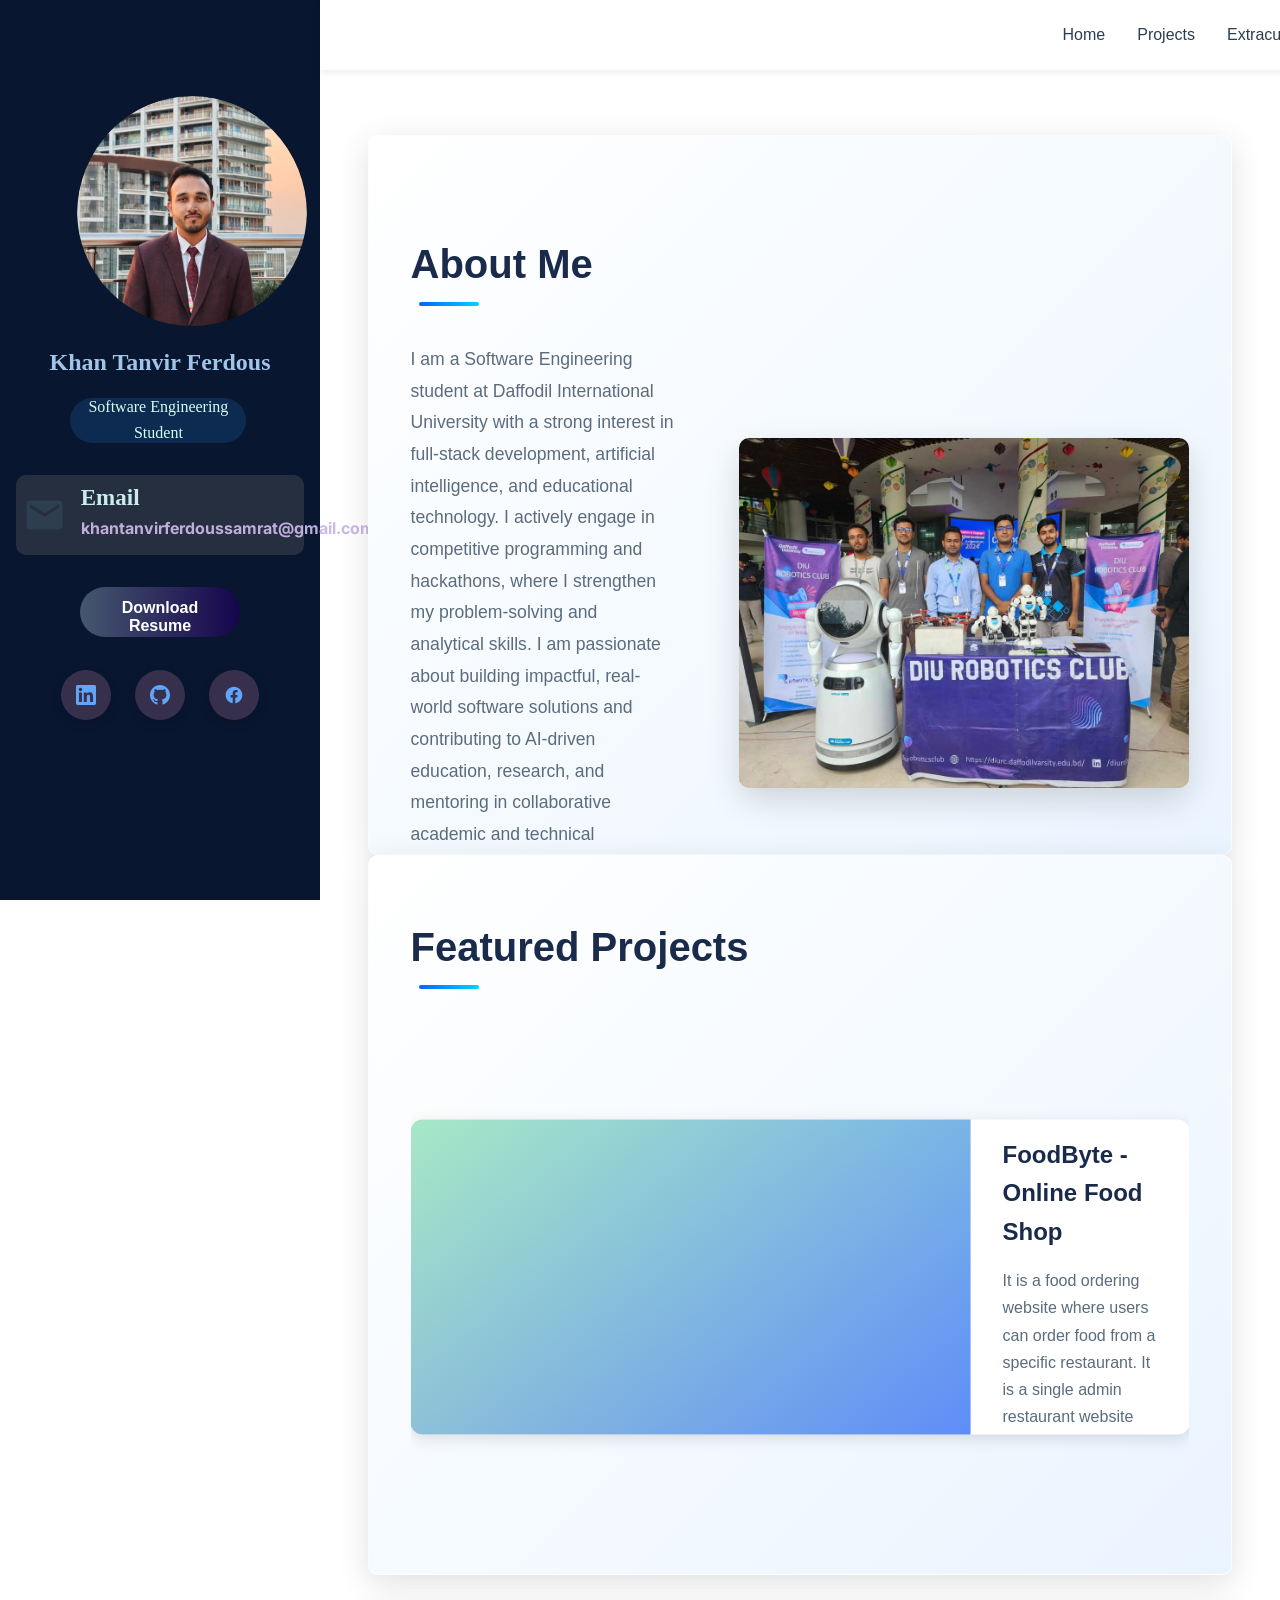
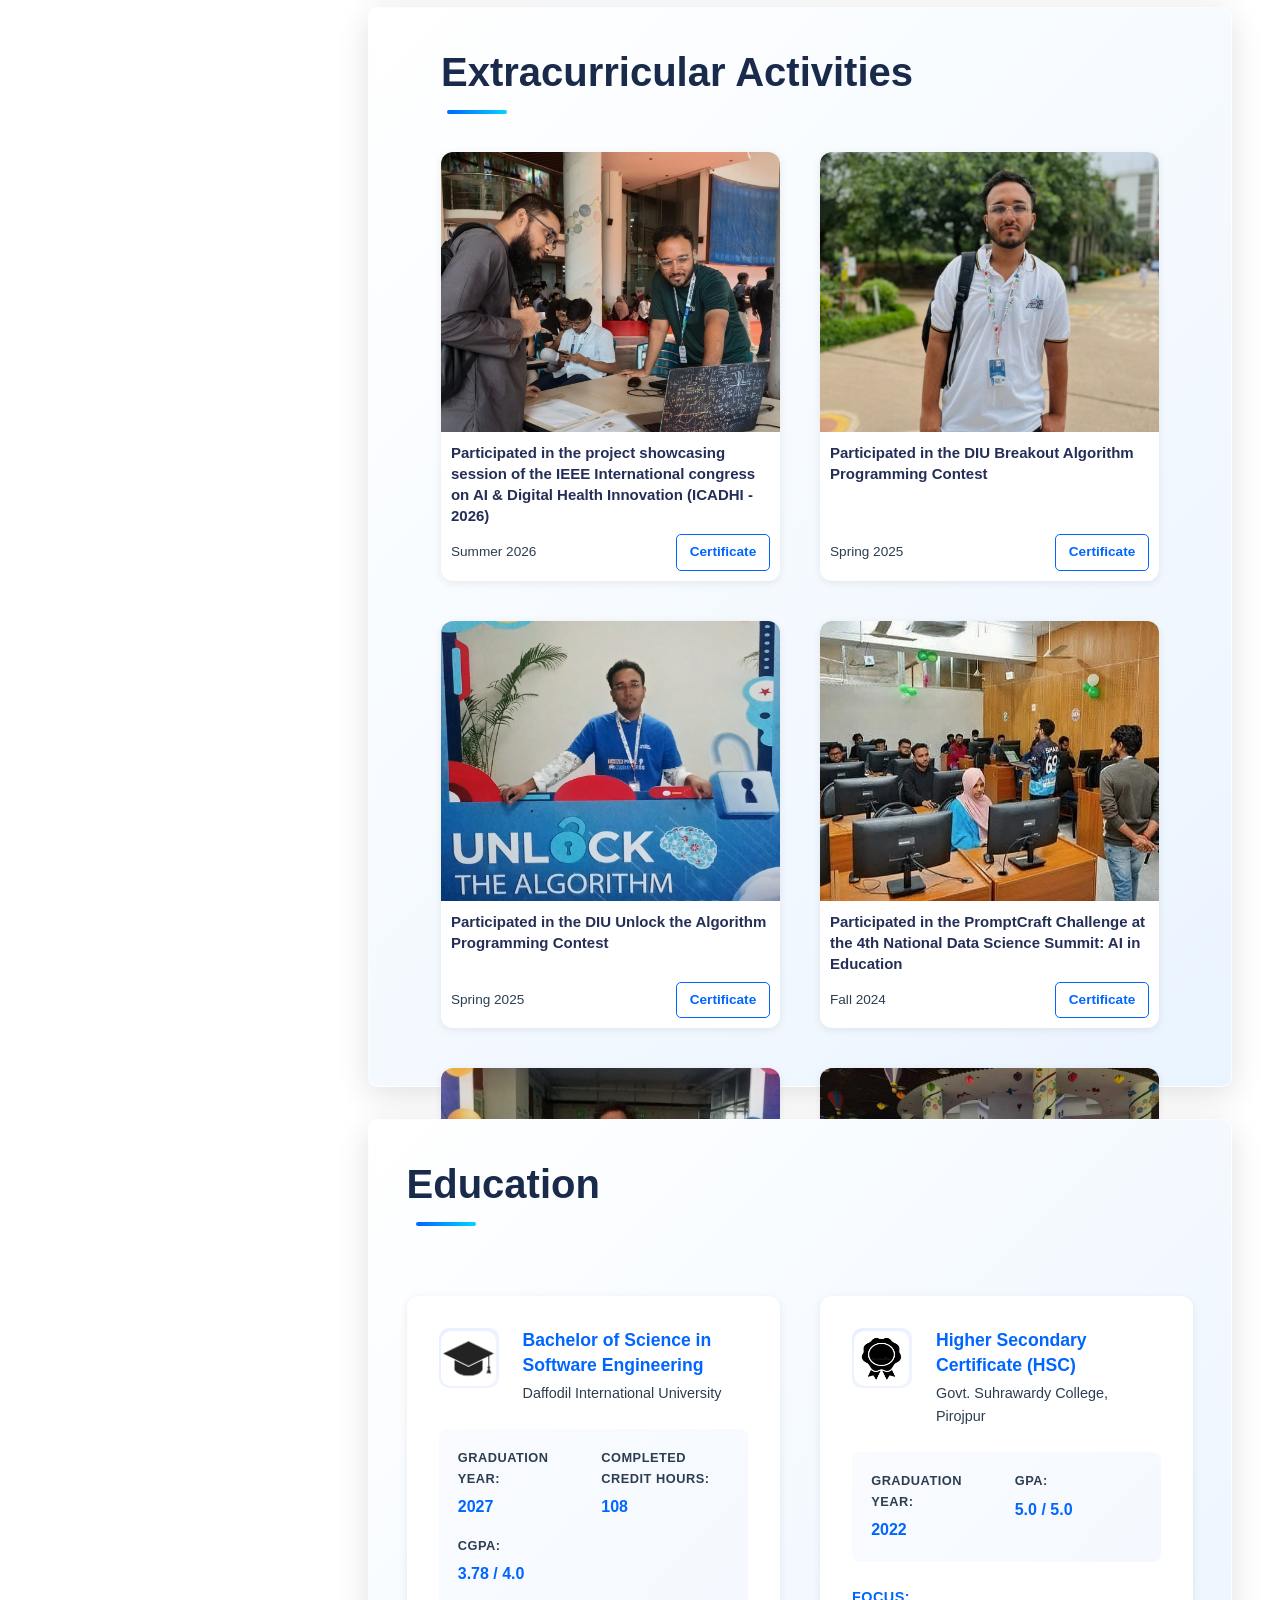
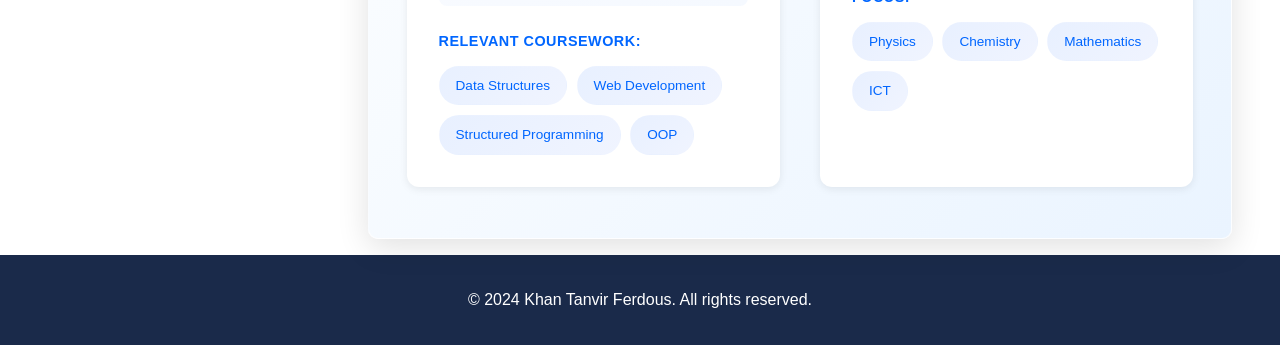
==== desktop.html @ 86671465 "download button logic changed" ====
<!DOCTYPE html>
<html lang="en">
<head>

     <meta charset="UTF-8">
    <meta name="viewport" content="width=device-width, initial-scale=1.0">
    <meta name="description" content="Professional Software Engineer Portfolio">
    
    <title>Khan Tanvir Ferdous</title>
    
    <!-- Google Fonts -->
    <link href="https://fonts.googleapis.com/css2?family=Inter:wght@400;500;600&display=swap" rel="stylesheet">
   <link rel="stylesheet" href="/cssfile/nav.css">
    <link rel="stylesheet" href="/cssfile/education.css">
    <link rel="stylesheet" href="/cssfile/extracurricular.css">
    <link rel="stylesheet" href="/cssfile/home-profile.css">
    <link rel="stylesheet" href="/cssfile/main.css">
    <link rel="stylesheet" href="/cssfile/projects.css">

</head>

<body>
    <div id="fullpart">
        
        <!-- LEFT SIDEBAR -->
        <div id="leftpart">
            <div id="profile-container">
                
                <!-- Profile Image -->
                <div id="profile-image-container">
                    <img id="profile-img" src="./assets/profile2.jpeg" alt="profile">
                </div>

                <!-- Profile Name -->
                <h1 class="name-title">Khan Tanvir Ferdous</h1>

                <!-- Designation -->
                <div id="designation-container">
                    <p id="designation-subtitle">Software Engineering Student</p>
                </div>

                <!-- Email Section -->
                <div id="email-container">
                    <div id="email-logo">
                        <svg class="email-icon" viewBox="0 0 24 24" fill="currentColor">
                            <path d="M20 4H4C2.9 4 2 4.9 2 6V18C2 19.1 2.9 20 4 20H20C21.1 20 22 19.1 22 18V6C22 4.9 21.1 4 20 4ZM20 8L12 13L4 8V6L12 11L20 6V8Z"/>
                        </svg>
                    </div>
                    <div id="email-content">
                        <h2>Email</h2>
                        <h4>
                            <a href="mailto:khantanvirferdoussamrat@gmail.com">
                                khantanvirferdoussamrat@gmail.com
                            </a>
                        </h4>
                    </div>
                </div>

                <!-- Download Resume Button -->
                <button id="downloadResumeBtndesktop" >
                    Download Resume
                </button>

                <!-- Social Links -->
                <div id="social-link">
                    
                    <!-- LinkedIn -->
                    <a 
                        href="https://www.linkedin.com/in/khan-tanvir-ferdous-86a6a3269/" 
                        class="social-icon" 
                        title="LinkedIn">
                        <svg viewBox="0 0 24 24" fill="currentColor">
                            <path d="M20.447 20.452h-3.554v-5.569c0-1.328-.027-3.037-1.852-3.037-1.853 0-2.136 1.445-2.136 2.939v5.667H9.351V9h3.414v1.561h.046c.477-.9 1.637-1.85 3.37-1.85 3.601 0 4.267 2.37 4.267 5.455v6.286zM5.337 7.433c-1.144 0-2.063-.926-2.063-2.065 0-1.138.92-2.063 2.063-2.063 1.14 0 2.064.925 2.064 2.063 0 1.139-.925 2.065-2.064 2.065zm1.782 13.019H3.555V9h3.564v11.452zM22.225 0H1.771C.792 0 0 .774 0 1.729v20.542C0 23.227.792 24 1.771 24h20.451C23.2 24 24 23.227 24 22.271V1.729C24 .774 23.2 0 22.225 0z"/>
                        </svg>
                    </a>

                    <!-- GitHub -->
                    <a 
                        href="https://github.com/tanvir1811" 
                        class="social-icon" 
                        title="GitHub">
                        <svg viewBox="0 0 24 24" fill="currentColor">
                            <path d="M12 0c-6.626 0-12 5.373-12 12 0 5.302 3.438 9.8 8.207 11.387.599.111.793-.261.793-.577v-2.234c-3.338.726-4.033-1.416-4.033-1.416-.546-1.387-1.333-1.756-1.333-1.756-1.089-.745.083-.729.083-.729 1.205.084 1.839 1.237 1.839 1.237 1.07 1.834 2.807 1.304 3.492.997.107-.775.418-1.305.762-1.604-2.665-.305-5.467-1.334-5.467-5.931 0-1.311.469-2.381 1.236-3.221-.124-.303-.535-1.524.117-3.176 0 0 1.008-.322 3.301 1.23.957-.266 1.983-.399 3.003-.404 1.02.005 2.047.138 3.006.404 2.291-1.552 3.297-1.23 3.297-1.23.653 1.653.242 2.874.118 3.176.77.84 1.235 1.911 1.235 3.221 0 4.609-2.807 5.624-5.479 5.921.43.372.823 1.102.823 2.222v3.293c0 .319.192.694.801.576 4.765-1.589 8.199-6.086 8.199-11.386 0-6.627-5.373-12-12-12z"/>
                        </svg>
                    </a>

                    <!-- Facebook -->
                    <a 
                        href="https://www.facebook.com/khan.tanvir.ferdous.samrat?rdid=jUGnUVUumhtHNJDf&share_url=https%3A%2F%2Fwww.facebook.com%2Fshare%2F1GhdAe8ytW%2F#" 
                        class="social-icon" 
                        title="Facebook">
                        <svg viewBox="0 0 24 24" fill="currentColor">
                            <path d="M22 12.07C22 6.49 17.52 2 12 2S2 6.49 2 12.07C2 17.08 5.66 21.21 10.44 22v-7.03H7.9v-2.9h2.54V9.86c0-2.5 1.49-3.89 3.77-3.89 1.09 0 2.23.2 2.23.2v2.46h-1.26c-1.24 0-1.63.77-1.63 1.56v1.87h2.78l-.44 2.9h-2.34V22C18.34 21.21 22 17.08 22 12.07z"/>
                        </svg>
                    </a>
                </div>

            </div>
        </div>

        <!-- RIGHT CONTENT AREA -->
        <div id="rightpart">
            
            <!-- NAVIGATION -->
            <nav class="navbar">
                <div class="nav-container">
                    <ul class="nav-menu" id="navMenu">
                        <li><a href="#about" class="nav-link">Home</a></li>
                        <li><a href="#projects" class="nav-link">Projects</a></li>
                        <li><a href="#extracurricular" class="nav-link">Extracurricular Activities</a></li>
                        <li><a href="#education" class="nav-link">Education</a></li>
                    </ul>
                </div>
            </nav>

            <!-- ABOUT SECTION -->
            <section class="about" id="about">
                <div class="container">
                    <h2 class="section-title">About Me</h2>
                    
                    <div class="about-content">
                        
                        <!-- About Text -->
                        <div class="about-text">
                            <p>
                                I am a Software Engineering student at Daffodil International University 
                                with a strong interest in full-stack development, artificial intelligence, 
                                and educational technology. I actively engage in competitive programming 
                                and hackathons, where I strengthen my problem-solving and analytical skills. 
                                I am passionate about building impactful, real-world software solutions and 
                                contributing to AI-driven education, research, and mentoring in collaborative 
                                academic and technical environments.
                            </p>
                        </div>

                        <!-- About Image Slider -->
                        <div class="about-image">
                            <div class="image-placeholder">
                                <div class="slider">
                                    <img src="/slide/img1.jpeg" class="slide">
                                    <img src="/slide/img2.jpeg" class="slide">
                                    <img src="/slide/img4.jpeg" class="slide">
                                    <img src="/slide/img3.jpeg" class="slide">
                                    <img src="/slide/img6.jpeg" class="slide">
                                    <img src="/slide/img5.jpeg" class="slide">
                                    <img src="/slide/img7.jpeg" class="slide">
                                    <img src="/slide/img8.jpeg" class="slide">
                                    <img src="/slide/img9.jpeg" class="slide">
                                </div>
                            </div>
                        </div>

                    </div>
                </div>
            </section>

            <!-- PROJECTS SECTION -->
            <section class="projects" id="projects">
                <div class="container">
                    <h2 class="section-title">Featured Projects</h2>
                    
                    <div class="projects-slider">
                        
                        <!-- Previous Arrow -->
                        <button class="arrow left">&#10094;</button>

                        <!-- Project Card 1: FoodByte -->
                        <div class="project-card">
                            <div class="project-image">
                                <div class="image-placeholder-project">
                                    <iframe 
                                        width="560" 
                                        height="315" 
                                        src="https://www.youtube.com/embed/AEW1ljYDlUI?si=YciIlrvZ-PVbw1VF" 
                                        title="YouTube video player" 
                                        frameborder="0" 
                                        allow="accelerometer; autoplay; clipboard-write; encrypted-media; gyroscope; picture-in-picture; web-share" 
                                        referrerpolicy="strict-origin-when-cross-origin" 
                                        allowfullscreen>
                                    </iframe>
                                </div>
                            </div>
                            <div class="project-content">
                                <h3>FoodByte - Online Food Shop</h3>
                                <p>
                                    It is a food ordering website where users can order food from a specific 
                                    restaurant. It is a single admin restaurant website designed for a specific one restaurant.
                                </p>
                                <div class="project-tech">
                                    <span>JavaScript</span>
                                    <span>Node.js</span>
                                    <span>Mysql</span>
                                    <span>ExpressJs</span>
                                </div>
                                <div class="project-links">
                                    <a href="https://github.com/tanvir1811/FoodByte-Your-Online-food-shop-.git" class="project-link">View Project on GitHub</a>
                                </div>
                            </div>
                        </div>

                        <!-- Project Card 2: DIU Token Management System -->
                        <div class="project-card">
                            <div class="project-image">
                                <iframe 
                                    width="560" 
                                    height="315" 
                                    src="https://www.youtube.com/embed/l3aJkHZYhbU?si=_5CMK5Y2vwbBhUc5" 
                                    title="YouTube video player" 
                                    frameborder="0" 
                                    allow="accelerometer; autoplay; clipboard-write; encrypted-media; gyroscope; picture-in-picture; web-share" 
                                    referrerpolicy="strict-origin-when-cross-origin" 
                                    allowfullscreen>
                                </iframe>
                            </div>
                            <div class="project-content">
                                <h3>DIU Token Management System</h3>
                                <p>
                                    I have made this project to solve the token system. It is a prototype 
                                    which can be implemented.
                                </p>
                                <div class="project-tech">
                                    <span>JavaScript</span>
                                    <span>Springboot</span>
                                    <span>Postgresql</span>
                                    <span>Angular</span>
                                </div>
                                <div class="project-links">
                                    <a href="https://github.com/tanvir1811/Token-management-Project.git" class="project-link">View Project on GitHub</a>
                                </div>
                            </div>
                        </div>

                        <!-- Next Arrow -->
                        <button class="arrow right">&#10095;</button>

                    </div>
                </div>
            </section>

            <!-- EXTRACURRICULAR ACTIVITIES SECTION -->
            <section class="extracurricular" id="extracurricular">
                <div class="container">
                    <h2 class="section-title">Extracurricular Activities</h2>
                    
                    <div class="activities-grid">

                        <!-- Activity 1: ICADHI 2026 -->
                        <div class="activity-card">
                            <div class="certificate-container">
                                <img 
                                    src="/slide/img4.jpeg" 
                                    alt="Participated in the project showcasing session of the IEEE International congress on AI & Digital Health Innovation (ICADHI -2026)." 
                                    class="certificate-image">
                            </div>
                            <div class="activity-info">
                                <h3>
                                    Participated in the project showcasing session of the IEEE 
                                    International congress on AI & Digital Health Innovation (ICADHI - 2026)
                                </h3>
                                <div id="extra-data">
                                    <p class="activity-date">Summer 2026</p>
                                    <a onclick="openme('https://drive.google.com/drive/folders/1NEAx9WpXpdKQpH4qCY6IUrsxdXr2aw16?usp=sharing' )" >Certificate</a>
                                </div>
                            </div>
                        </div>

                        <!-- Activity 2: DIU Breakout Algorithm Programming Contest -->
                        <div class="activity-card">
                            <div class="certificate-container">
                                <img 
                                    src="/slide/img8.jpeg" 
                                    alt="Participated in the DIU Breakout Algorithm Programming Contest (Spring 2025)." 
                                    class="certificate-image">
                            </div>
                            <div class="activity-info">
                                <h3>Participated in the DIU Breakout Algorithm Programming Contest</h3>
                                <div id="extra-data">
                                    <p class="activity-date">Spring 2025</p>
                                    <a onclick="openme('https://drive.google.com/drive/folders/1llkfXi-VTgfcDcRg2CLD2k0v3Nku53dE?usp=drive_link' )">Certificate</a>
                                </div>
                            </div>
                        </div>

                        <!-- Activity 3: DIU Unlock the Algorithm Programming Contest -->
                        <div class="activity-card">
                            <div class="certificate-container">
                                <img 
                                    src="/slide/img7.jpeg" 
                                    alt="Participated in the DIU Unlock the Algorithm Programming Contest" 
                                    class="certificate-image">
                            </div>
                            <div class="activity-info">
                                <h3>Participated in the DIU Unlock the Algorithm Programming Contest</h3>
                                <div id="extra-data">
                                    <p class="activity-date">Spring 2025</p>
                                    <a onclick="openme('https://drive.google.com/drive/folders/1e4U6Trs_4qMES1USOspOaQN3Jhd0RWwK?usp=drive_link' )">Certificate</a>
                                </div>
                            </div>
                        </div>

                        <!-- Activity 4: PromptCraft Challenge -->
                        <div class="activity-card">
                            <div class="certificate-container">
                                <img 
                                    src="/slide/img6.jpeg" 
                                    alt="Participated in the PromptCraft Challenge (Prompt Engineering Track) at the 4th National Data Science Summit: AI in Education" 
                                    class="certificate-image">
                            </div>
                            <div class="activity-info">
                                <h3>
                                    Participated in the PromptCraft Challenge at the 4th National Data Science 
                                    Summit: AI in Education
                                </h3>
                                <div id="extra-data">
                                    <p class="activity-date">Fall 2024</p>
                                    <a onclick="openme('https://drive.google.com/drive/folders/1yYMXuE7F3q1YCkcuzMGPLxrGX-Dm4Wxq?usp=drive_link' )">Certificate</a>
                                </div>
                            </div>
                        </div>

                        <!-- Activity 5: DIU Code Trap Programming Contest -->
                        <div class="activity-card">
                            <div class="certificate-container">
                                <img 
                                    src="/slide/img9.jpeg" 
                                    alt="DIU Code Trap Programming Contest (Fall 2023)" 
                                    class="certificate-image">
                            </div>
                            <div class="activity-info">
                                <h3>Participated in the DIU Code Trap Programming Contest</h3>
                                <div id="extra-data">
                                    <p class="activity-date">Fall 2023</p>
                                    <a onclick="openme('https://drive.google.com/drive/folders/1PWL66o63k4ZMp_ZJrcKHYxQyoIyvIeil?usp=drive_link' )">Certificate</a>
                                </div>
                            </div>
                        </div>

                        <!-- Activity 6: DIU Robotics Club -->
                        <div class="activity-card">
                            <div class="certificate-container">
                                <img 
                                    src="/slide/img1.jpeg" 
                                    alt="Served as an Executive Member and Lead Executive of the DIU Robotics Club" 
                                    class="certificate-image">
                            </div>
                            <div class="activity-info">
                                <h3>Served as an Executive Member and Lead Executive of the DIU Robotics Club</h3>
                                <div id="extra-data">
                                    <p class="activity-date">2024-2026</p>
                                    <a href="hey">Certificate</a>
                                </div>
                            </div>
                        </div>

                    </div>
                </div>
            </section>

            <!-- EDUCATION SECTION -->
            <section class="education" id="education">
                <div class="container">
                    <h2 class="section-title">Education</h2>
                    
                    <div class="education-grid">

                        <!-- Education Card 1: Bachelor's Degree -->
                        <div class="education-card">
                            <div class="education-header">
                                <div class="degree-icon">
                                    <img src="/logoimages/cap.png" alt="Bachelor's degree icon">
                                </div>
                                <div class="degree-info">
                                    <h3>Bachelor of Science in Software Engineering</h3>
                                    <p class="institution">Daffodil International University</p>
                                </div>
                            </div>

                            <div class="education-details">
                                <div class="detail-item">
                                    <span class="detail-label">Graduation Year:</span>
                                    <span class="detail-value">2027</span>
                                </div>
                                <div class="detail-item">
                                    <span class="detail-label">Completed Credit Hours:</span>
                                    <span class="detail-value">108</span>
                                </div>
                                <div class="detail-item">
                                    <span class="detail-label">CGPA:</span>
                                    <span class="detail-value">3.78 / 4.0</span>
                                </div>
                            </div>

                            <div class="coursework">
                                <p class="coursework-title">Relevant Coursework:</p>
                                <div class="coursework-list">
                                    <span class="course-tag">Data Structures</span>
                                    <span class="course-tag">Web Development</span>
                                    <span class="course-tag">Structured Programming</span>
                                    <span class="course-tag">OOP</span>
                                </div>
                            </div>
                        </div>

                        <!-- Education Card 2: HSC -->
                        <div class="education-card">
                            <div class="education-header">
                                <div class="degree-icon">
                                    <img src="/logoimages/badge.png" alt="HSC degree icon">
                                </div>
                                <div class="degree-info">
                                    <h3>Higher Secondary Certificate (HSC)</h3>
                                    <p class="institution">Govt. Suhrawardy College, Pirojpur</p>
                                </div>
                            </div>

                            <div class="education-details">
                                <div class="detail-item">
                                    <span class="detail-label">Graduation Year:</span>
                                    <span class="detail-value">2022</span>
                                </div>
                                <div class="detail-item">
                                    <span class="detail-label">GPA:</span>
                                    <span class="detail-value">5.0 / 5.0</span>
                                </div>
                            </div>

                            <div class="coursework">
                                <p class="coursework-title">Focus:</p>
                                <div class="coursework-list">
                                    <span class="course-tag">Physics</span>
                                    <span class="course-tag">Chemistry</span>
                                    <span class="course-tag">Mathematics</span>
                                    <span class="course-tag">ICT</span>
                                </div>
                            </div>
                        </div>

                    </div>
                </div>
            </section>

        </div>
    </div>

 
    <footer class="footer">
        <p>&copy; 2024 Khan Tanvir Ferdous. All rights reserved.</p>
    </footer>

    <script src="/jsfile/script.js"></script>
    <script src="/jsfile/home_profile.js"></script>
    <script src="/jsfile/project.js"></script>
    <script src="/jsfile/Home.js"></script>
  

</body>
</html>
---- cssfile/nav.css ----
.navbar {
    position: fixed;
    top: 0;
    width: 100%;
    background-color: rgba(255, 255, 255, 0.95);
    backdrop-filter: blur(10px);
    box-shadow: var(--shadow-sm);
    z-index: 1000;
    transition: var(--transition);
}

.nav-container {
    max-width: 1200px;
    margin-right: 5%;
    padding: 0 20px;
    display: flex;
    justify-content: right;
    align-items: center;
    height: 70px;
}



.nav-menu {
    display: flex;
    list-style: none;
    gap: 2rem;
    align-self: center;
}

.nav-link {
    text-decoration: none;
    color: var(--text-dark);
    font-weight: 500;
    position: relative;
    transition: var(--transition);
}

.nav-link::after {
    content: '';
    position: absolute;
    bottom: -5px;
    left: 0;
    width: 0;
    height: 2px;
    background-color: var(--primary-color);
    transition: var(--transition);
}

.nav-link:hover::after,
.nav-link.active::after {
    width: 100%;
}
---- cssfile/education.css ----
.education {
    background: linear-gradient(135deg, #ffffff 0%, #f7fbff 40%, #eaf4ff 100%);
    width: 90%;
    height: 80vh;
    margin: 1rem auto;
    border-radius: 10px;
    border: 1px solid rgba(255, 255, 255, 0.7);
    backdrop-filter: blur(15px);
    -webkit-backdrop-filter: blur(15px);
    box-shadow: 0 8px 32px rgba(0, 0, 0, 0.12);
    padding: 0;
}

.education .container {
    padding: 2rem 1rem;
}

.education-grid {
    display: grid;
    grid-template-columns: repeat(auto-fit, minmax(350px, 1fr));
    gap: 2.5rem;
    margin-top: 2rem;
}

.education-card {
    background-color: var(--bg-white);
    padding: 2rem;
    border-radius: 12px;
    box-shadow: var(--shadow-sm);
    transition: var(--transition);
    display: flex;
    flex-direction: column;
    gap: 1.5rem;
}

.education-card:hover {
    box-shadow: var(--shadow-lg);
    transform: translateY(-5px);
}

/* Education Header */
.education-header {
    display: flex;
    gap: 1.5rem;
    align-items: flex-start;
}

.degree-icon {
    width: 60px;
    height: 60px;
    min-width: 60px;
    background: linear-gradient(135deg, #e8f0ff 0%, #f0f4ff 100%);
    border-radius: 10px;
    display: flex;
    align-items: center;
    justify-content: center;
    color: var(--primary-color);
}

.degree-icon img{
    width: 55px;
    height: 55px;
    border-radius: 10px;
}

.degree-icon svg {
    width: 32px;
    height: 32px;
}

.degree-info h3 {
    color: var(--primary-color);
    font-size: 1.1rem;
    margin: 0 0 0.3rem 0;
    font-weight: 700;
    line-height: 1.4;
}

.institution {
    color: var(--text-secondary);
    font-size: 0.9rem;
    margin: 0;
    font-weight: 500;
}

/* Education Details */
.education-details {
    display: grid;
    grid-template-columns: repeat(2, 1fr);
    gap: 1rem;
    padding: 1.2rem;
    background: linear-gradient(135deg, #f9fbff 0%, #f5f9ff 100%);
    border-radius: 8px;
}

.detail-item {
    display: flex;
    flex-direction: column;
    gap: 0.3rem;
}

.detail-label {
    color: var(--text-secondary);
    font-size: 0.8rem;
    font-weight: 600;
    text-transform: uppercase;
    letter-spacing: 0.5px;
}

.detail-value {
    color: var(--primary-color);
    font-size: 1rem;
    font-weight: 700;
}

/* Coursework */
.coursework {
    display: flex;
    flex-direction: column;
    gap: 0.8rem;
}

.coursework-title {
    color: var(--primary-color);
    font-size: 0.9rem;
    font-weight: 600;
    margin: 0;
    text-transform: uppercase;
    letter-spacing: 0.5px;
}

.coursework-list {
    display: flex;
    flex-wrap: wrap;
    gap: 0.6rem;
}

.course-tag {
    display: inline-block;
    background: linear-gradient(135deg, #e8f0ff 0%, #f0f4ff 100%);
    color: var(--primary-color);
    padding: 0.5rem 1rem;
    border-radius: 20px;
    font-size: 0.85rem;
    font-weight: 500;
    transition: var(--transition);
    border: 1px solid transparent;
}

.course-tag:hover {
    background: var(--primary-color);
    color: white;
    transform: scale(1.05);
}
---- cssfile/extracurricular.css ----
.extracurricular {
    padding: 2rem;
    background: linear-gradient(135deg, #ffffff 0%, #f7fbff 40%, #eaf4ff 100%);
    width: 90%;
    height: 120vh;
    margin: 2rem auto;
    border-radius: 10px;
    border: 1px solid rgba(255, 255, 255, 0.7);
    backdrop-filter: blur(15px);
    -webkit-backdrop-filter: blur(15px);
    box-shadow: 0 8px 32px rgba(0, 0, 0, 0.12);
}

.activities-grid {
    display: grid;
    grid-template-columns: repeat(auto-fill, minmax(300px, 1fr));
    gap: 2.5rem;
}

.activity-card {
    background-color: var(--bg-white);
    border-radius: 12px;
    overflow: hidden;
    box-shadow: var(--shadow-sm);
    transition: var(--transition);
    display: flex;
    flex-direction: column;
}

.activity-card:hover {
    box-shadow: var(--shadow-lg);
    transform: translateY(-8px);
}

/* Certificate Container */
.certificate-container {
    width: 100%;
    height: 280px;
    background: linear-gradient(135deg, #f0f4ff 0%, #e8f0ff 100%);
    display: flex;
    align-items: center;
    justify-content: center;
    overflow: hidden;
    position: relative;
}

.certificate-image {
    width: 100%;
    height: 100%;
    object-fit: cover;
    transition: transform 0.3s ease;
}

.activity-card:hover .certificate-image {
    transform: scale(1.05);
}

/* Placeholder for No Certificate */
.certificate-container.placeholder {
    background: linear-gradient(135deg, #e8ecf5 0%, #dce5f0 100%);
}

.placeholder-content {
    display: flex;
    flex-direction: column;
    align-items: center;
    justify-content: center;
    gap: 1rem;
    color: var(--primary-color);
    opacity: 0.6;
}

.placeholder-icon {
    width: 60px;
    height: 60px;
    stroke-width: 1.5;
}

.placeholder-text {
    font-size: 0.95rem;
    font-weight: 500;
    text-align: center;
    margin: 0;
}



#extra-data {
    display: flex;
    justify-content: space-between;
    align-items: center;
    gap: 1rem;
}

.activity-date {
    color: var(--text-secondary);
    font-size: 0.85rem;
    margin: 0;
    font-weight: 500;
}

#extra-data a {
    color: var(--primary-color);
    text-decoration: none;
    font-weight: 600;
    font-size: 0.85rem;
    padding: 0.4rem 0.8rem;
    border: 1px solid var(--primary-color);
    border-radius: 5px;
    transition: all 0.3s ease;
}

#extra-data a:hover {
    background-color: var(--primary-color);
    color: white;
}



/* Activity Info */
.activity-info {
    padding: 10px;
    flex-grow: 1;
    display: flex;
    flex-direction: column;
    justify-content: space-between;
}


.activity-info h3 {
    color:rgb(37, 46, 87);
    font-size: 15px;
    margin: 0 0 0.5rem 0;
    font-weight: 700;
    line-height: 1.4;
}
---- cssfile/home-profile.css ----
#profile-container{
     position: fixed;
     background-color: #091630;

     height: 100vh;
     width: 25%;
}



#profile-image-container{
    height: auto;
    width: 230px;
    border-radius: 50%;
    margin-left: 24%;
    margin-right: 24%;
    margin-top: 30%;
     overflow: hidden;
     margin-bottom: 3%;

}

#profile-img{
    width: 100%;
     border-radius: 50%;
    height: 100%;
    object-fit: cover;
    transition: transform 0.3s ease;
}

#profile-img:hover{
     transform: scale(1.1);

}

.name-title {
    font-size: 1.5rem;
    font-weight: 800;
    color:#a1c5e9;
    margin-bottom: 1rem;
    text-align: center;
    font-family:'Times New Roman', Times, serif;
   
    
}


#designation-container{
    width: 55%;
    height: 5%;
    margin-left: 22%;
    margin-right: 22%;
    display: flex;
    justify-content: center;
    align-items: center;
    text-align: center;
    border-radius: 50px;
    background-color: rgb(13, 42, 80);
}

#designation-subtitle{
    color: #d4fded;
    font-family: 'Times New Roman', Times, serif;
    font-size: 1rem;
}


#email-container{
    width: 90%;
    height: 80px;
    border-radius: 10px;
    background-color: rgb(37, 47, 63);
    margin-left: 5%;
    margin-right: 5%;
    margin-top: 10%;
    display: flex;
    align-items: center;
    justify-content: center;
    
}

#email-logo{
    width: 15%;
    height: 50px;
    background-color: transparent;
    border-radius: 10px;
    margin-right: 5%;
}

#email-logo svg{
    height: 50px;
    width: 100%;
    padding: 0px;
}

#email-content{
    height: 70px;
    width: 75%;
    border-radius: 10px;
    
}

#email-content h2{
    font-size: 23px;
    font-family: Georgia, 'Times New Roman', Times, serif;
    color: #c9ecec;

}

#email-content a{
    font-size: 16px;
    font-family: 'Inter', sans-serif;
     color: #cab4e7f1;
     text-decoration: none;

}

#downloadResumeBtndesktop{
    justify-content: center;
    align-items: center;
    height: 50px;
    width: 50%;
    margin-left: 25%;
    margin-right: 25%;
    margin-top: 10%;
   display: inline-block;
    padding: 12px 28px;
    border-radius: 30px;
    background: linear-gradient(90deg, #45576e, #17054e);
    color: white;
    font-size: 16px;
    font-weight: 600;
    text-decoration: none;
    border: none;
    cursor: pointer;
    transition: all 0.3s ease;
}

#downloadResumeBtndesktop:hover{
    transform: translateY(-3px);
    box-shadow: 0 10px 25px rgba(80, 96, 114, 0.4);
}


#social-link{
    margin-top: 10%;
    display: flex;
    gap: 1.5rem;
    justify-content: center;
    flex-wrap: wrap;
}

.social-icon {
    width: 50px;
    height: 50px;
    border-radius: 50%;
    background-color:#37304d;
    display: flex;
    align-items: center;
    justify-content: center;
    color: #60A5FA;
    text-decoration: none;
    transition: all 0.3s ease;
    box-shadow: 0 4px 10px rgba(0, 0, 0, 0.15);
}

.social-icon:hover {
    background-color: #60A5FA;
    color: white;
    transform: scale(1.15) translateY(-5px);
}

.social-icon svg {
    width: 20px;
    height: 20px;
}

.about {
    padding: 6rem 0;
    background: linear-gradient(135deg, #ffffff 0%, #f7fbff 40%, #eaf4ff 100%);
    height: 80vh;
    width: 90%;
    margin-top: 15vh;
    margin-bottom: 0vh;
    margin-left: 5%;
    margin-right: 5%;
    border-radius: 10px;

    border: 1px solid rgba(255, 255, 255, 0.7);
    backdrop-filter: blur(15px);
    -webkit-backdrop-filter: blur(15px);

    box-shadow: 0 8px 32px rgba(0, 0, 0, 0.12);
}

.about-content {
    display: grid;
    grid-template-columns: 1fr 1fr;
    gap: 4rem;
    align-items: center;
}

.about-text p {
    font-size: 1.1rem;
    color: var(--text-light);
    margin-bottom: 1 rem;
    line-height: 1.8;
}



.about-image {
    display: flex;
    justify-content: center;
    align-items: center;
}

.image-placeholder {
    width: 450px;
    height: 350px;
    background: linear-gradient(135deg, #e8f0ff 0%, #f5f6fa 100%);
    border-radius: 20px;
    display: flex;
    align-items: center;
    justify-content: center;
    box-shadow: var(--shadow-lg);
    transition: var(--transition);
}

.image-placeholder:hover {
    transform: scale(1.05);
}

.image-placeholder svg {
    width: 100%;
    height: 100%;
}



.slider {
    width:  450px;
    height: 350px;
    overflow: hidden;
    position: relative;
}

.slide {
    position: absolute;
    border-radius: 10px;
    width: 100%;
    height: 100%;
    object-fit: cover;
    opacity: 0;
    transition: all 1s ease;
}

.slide.active {
    opacity: 1;
    width: 100%;
    height: 100%;
}
---- cssfile/main.css ----
:root {
    --primary-color: #0066ff;
    --secondary-color: #1a2a4a;
    --accent-color: #00d4ff;
    --text-dark: #2c3e50;
    --text-light: #5a6c7d;
    --bg-light: #f5f6fa;
    --bg-white: #ffffff;
    --border-color: #e0e4e8;
    --success-color: #10b981;
    --warning-color: #f59e0b;
    
    --transition: all 0.3s ease;
    --shadow-sm: 0 2px 8px rgba(0, 0, 0, 0.08);
    --shadow-md: 0 4px 16px rgba(0, 0, 0, 0.12);
    --shadow-lg: 0 12px 32px rgba(0, 0, 0, 0.15);
}

* {
    margin: 0;
    padding: 0;
    box-sizing: border-box;
}

html {
    scroll-behavior: smooth;
}

body {
    font-family: 'Segoe UI', Tahoma, Geneva, Verdana, sans-serif;
    color: var(--text-dark);
    background-color: var(--bg-white);
    line-height: 1.6;
    overflow-x: hidden;
}


#fullpart{
    display: flex;
    height: auto;
    width: 100%;
    
}


#leftpart{
    margin-top: 0px;
    margin-left: 0px;
    height: 100vh;
    overflow: hidden;
    margin-right: 0px;
  
    width: 25%;
   
 
}


#rightpart{
    width: 75%;
}

section {
    opacity: 0;
    transition: all 0.8s cubic-bezier(0.25, 0.46, 0.45, 0.94);
    will-change: transform, opacity;
}

section.show {
    opacity: 1;
    transform: translateY(0);
}

section.hide-up {
    opacity: 0;
    transform: translateY(-80px);
}

section.hide-down {
    opacity: 0;
    transform: translateY(80px);
}

.container {
    width: 95%;
    height: 600px;
    margin: 0 auto;
    padding: 0 20px;
    
}


.section-title {
    font-size: 2.5rem;
    font-weight: 700;
    color: var(--secondary-color);
    text-align: left;
    margin-bottom: 3rem;
    position: relative;
    display: inline-block;
    width: 100%;
}

.section-title::after {
    content: '';
    position: absolute;
    bottom: -10px;
    left: 5%;
    transform: translateX(-50%);
    width: 60px;
    height: 4px;
    background: linear-gradient(90deg, var(--primary-color), var(--accent-color));
    border-radius: 2px;
}

.footer {
    background-color: var(--secondary-color);
    color: white;
    text-align: center;
    padding: 2rem;
}

.footer p {
    margin: 0;
}
---- cssfile/projects.css ----
.projects {
    padding: 6rem 0;
    background: linear-gradient(135deg, #ffffff 0%, #f7fbff 40%, #eaf4ff 100%);
    height: 80vh;
    width: 90%;
    margin-top: 0;
    margin-left: 5%;
    margin-right: 5%;
    border-radius: 10px;
    border: 1px solid rgba(255, 255, 255, 0.7);
    backdrop-filter: blur(15px);
    -webkit-backdrop-filter: blur(15px);
    box-shadow: 0 8px 32px rgba(0, 0, 0, 0.12);
    display: flex;
    flex-direction: column;
    justify-content: center;
}

.projects-slider {
    position: relative;
    width: 100%;
    height: 500px;
   overflow: hidden;
    display: flex;
    align-items: center;
    justify-content: center;
    gap: 60rem;
}

.projects-slider button {
    height: 50px;
    width: 50px;
    background-color: rgba(255, 255, 255, 0.8);
    border: 2px solid var(--primary-color);
    color: var(--primary-color);
    cursor: pointer;
    border-radius: 50%;
    font-size: 1.5rem;
    display: flex;
    align-items: center;
    justify-content: center;
    transition: all 0.3s ease;
    flex-shrink: 0;
    z-index: 10;
}

.projects-slider button:hover {
    background-color: var(--primary-color);
    color: white;
    transform: scale(1.1);
}

.projects-slider button:active {
    transform: scale(0.95);
}

.arrow.left {
    margin-left: 5%;
    order: -1;
}

.arrow.right {
    margin-right: 5%;
}

.project-card {
    position: absolute;
    top: 50%;
    left: 50%;
    transform: translateX(100%) translateY(-50%);
    width: 100%;
    
    height: 315px;
    
    opacity: 0;
    transition: transform 0.6s cubic-bezier(0.68, -0.55, 0.265, 1.55), opacity 0.6s ease;
    
    background-color: var(--bg-white);
    border-radius: 12px;
    box-shadow: var(--shadow-md);
    
    display: flex;
    flex-direction: row;
}

/* Card coming in from right (next) */
.project-card.active {
    opacity: 1;
    transform: translateX(-50%) translateY(-50%);
    z-index: 2;
}

/* Card going out to left (when next is shown) */
.project-card.prev {
    transform: translateX(-150%) translateY(-50%);
    opacity: 0;
}

/* Card going out to right (when prev is shown) */
.project-card.next {
    transform: translateX(50%) translateY(-50%);
    opacity: 0;
}

.project-card.active:hover {
     transform: translateX(-50%) translateY(-50%) scale(1.03);
    
}

.project-image {
    width: 560px;
    height: 315px;
    background: linear-gradient(135deg, #bff5bd 0%, #6c88f7 100%);
    display: flex;
    align-items: center;
    justify-content: center;
    overflow: hidden;
    position: relative;
    border-radius: 12px 0 0 12px;
    flex-shrink: 0;
}

.image-placeholder-project {
    width: 100%;
    height: 100%;
    background: linear-gradient(45deg, #0066ff20, #00d4ff20);
    display: flex;
    align-items: center;
    justify-content: center;
    font-size: 3rem;
    color: rgba(255, 255, 255, 0.3);
}

.project-content {
    padding: 1rem 2rem;
    flex-grow: 1;
    display: flex;
    flex-direction: column;
    overflow-y: auto;
}

.project-content h3 {
    color: var(--secondary-color);
    font-size: 1.5rem;
    margin-bottom: 1rem;
    font-weight: 700;
}

.project-content p {
    color: var(--text-light);
    margin-bottom: 1.5rem;
    flex-grow: 1;
    line-height: 1.7;
    font-size: 1rem;
}

.project-tech {
    display: flex;
    flex-wrap: wrap;
    gap: 0.8rem;
    margin-bottom: 1.5rem;
}

.project-tech span {
    background-color: var(--bg-light);
    color: var(--primary-color);
    padding: 0.5rem 1rem;
    border-radius: 6px;
    font-size: 0.85rem;
    font-weight: 600;
}

.project-links {
    display: flex;
    gap: 1rem;
}

.project-link {
    flex: 1;
    text-align: center;
    padding: 0.8rem 1.2rem;
    background-color: var(--primary-color);
    color: white;
    text-decoration: none;
    border-radius: 6px;
    font-weight: 600;
    font-size: 0.9rem;
    transition: all 0.3s ease;
    border: 2px solid var(--primary-color);
    cursor: pointer;
}

.project-link:hover {
    background-color: transparent;
    color: var(--primary-color);
    transform: translateY(-3px);
    box-shadow: 0 5px 15px rgba(0, 0, 0, 0.1);
}

.project-link:active {
    transform: translateY(-1px);
}

/* Responsive adjustments */
@media (max-width: 768px) {
    .project-card {
        width: 95%;
        flex-direction: column;
    }
    
    .project-image {
        width: 100%;
        height: 250px;
        border-radius: 12px 12px 0 0;
    }
    
    .project-content {
        padding: 1.5rem;
    }
    
    .project-content h3 {
        font-size: 1.3rem;
    }
    
    .projects-slider button {
        height: 40px;
        width: 40px;
        font-size: 1.2rem;
    }
}
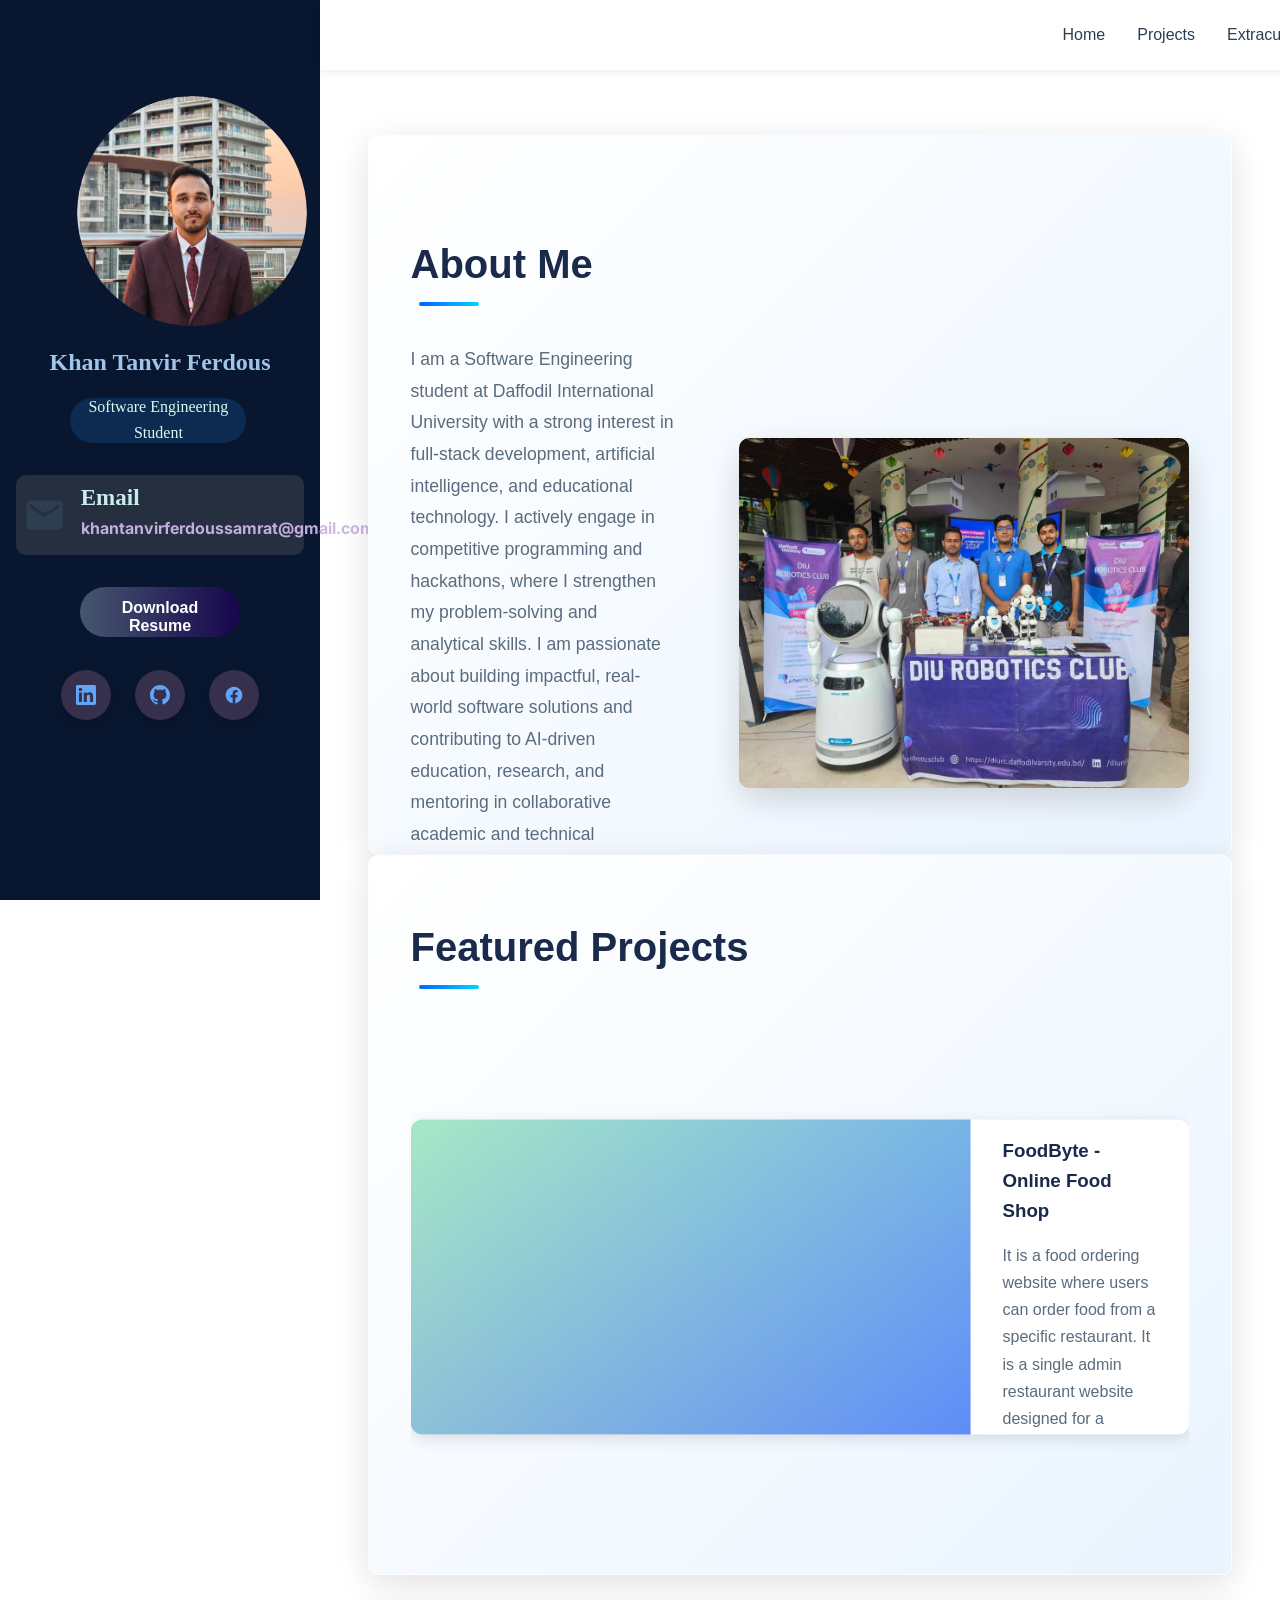
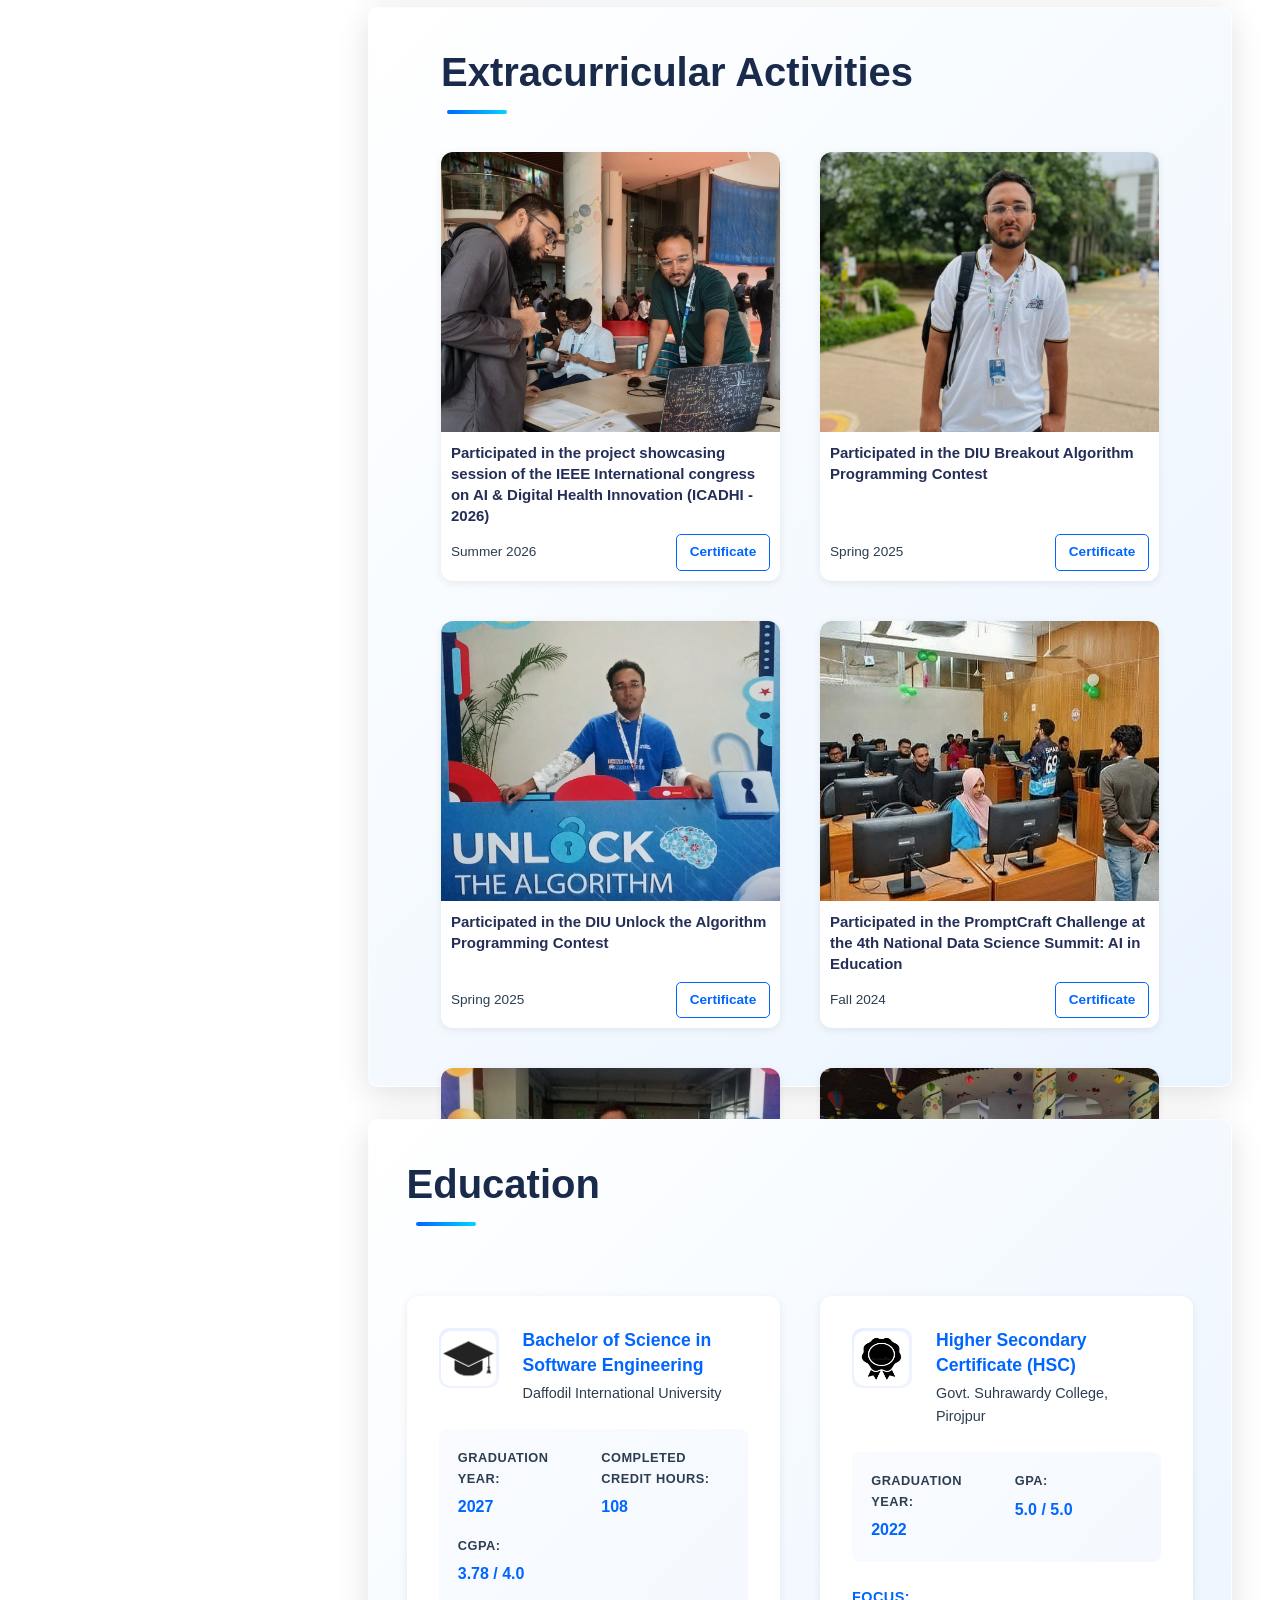
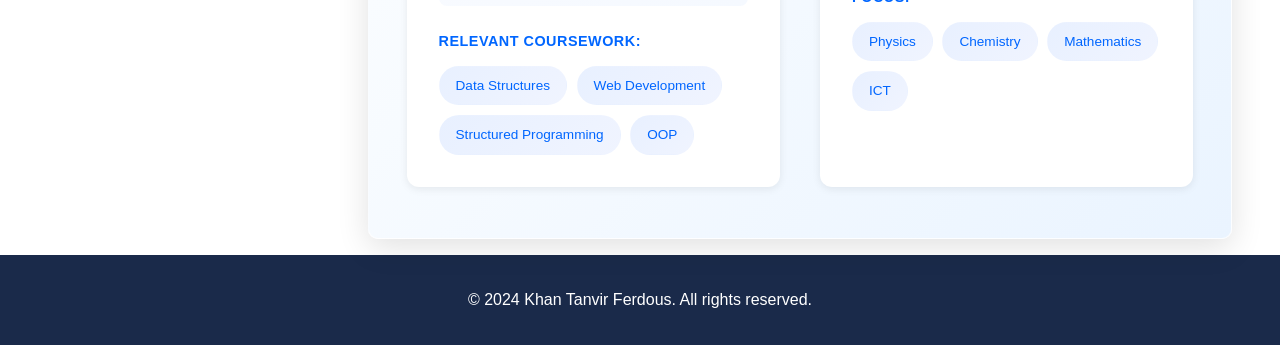
==== commit 8ec49541: "Fixed project section HTML errors" ====
--- a/desktop.html
+++ b/desktop.html
@@ -66,7 +66,7 @@
                     
                     <!-- LinkedIn -->
                     <a 
-                        href="https://www.linkedin.com/in/khan-tanvir-ferdous-86a6a3269/" 
+                        onclick="openme('https://www.linkedin.com/in/khan-tanvir-ferdous-86a6a3269/')"
                         class="social-icon" 
                         title="LinkedIn">
                         <svg viewBox="0 0 24 24" fill="currentColor">
@@ -76,7 +76,7 @@
 
                     <!-- GitHub -->
                     <a 
-                        href="https://github.com/tanvir1811" 
+                         onclick="openme('https://github.com/tanvir1811')"
                         class="social-icon" 
                         title="GitHub">
                         <svg viewBox="0 0 24 24" fill="currentColor">
@@ -86,7 +86,8 @@
 
                     <!-- Facebook -->
                     <a 
-                        href="https://www.facebook.com/khan.tanvir.ferdous.samrat?rdid=jUGnUVUumhtHNJDf&share_url=https%3A%2F%2Fwww.facebook.com%2Fshare%2F1GhdAe8ytW%2F#" 
+                         onclick="openme('https://www.facebook.com/khan.tanvir.ferdous.samrat?rdid=jUGnUVUumhtHNJDf&share_url=https%3A%2F%2Fwww.facebook.com%2Fshare%2F1GhdAe8ytW%2F#')"
+
                         class="social-icon" 
                         title="Facebook">
                         <svg viewBox="0 0 24 24" fill="currentColor">
@@ -193,12 +194,12 @@
                                     <span>ExpressJs</span>
                                 </div>
                                 <div class="project-links">
-                                    <a href="https://github.com/tanvir1811/FoodByte-Your-Online-food-shop-.git" class="project-link">View Project on GitHub</a>
-                                </div>
-                            </div>
-                        </div>
-
-                        <!-- Project Card 2: DIU Token Management System -->
+                                    <a onclick="openme('https://github.com/tanvir1811/FoodByte-Your-Online-food-shop-.git')" class="project-link">View Project on GitHub</a>
+                                </div>
+                            </div>
+                        </div>
+
+                     
                         <div class="project-card">
                             <div class="project-image">
                                 <iframe 
@@ -212,6 +213,7 @@
                                     allowfullscreen>
                                 </iframe>
                             </div>
+                             
                             <div class="project-content">
                                 <h3>DIU Token Management System</h3>
                                 <p>
@@ -225,7 +227,26 @@
                                     <span>Angular</span>
                                 </div>
                                 <div class="project-links">
-                                    <a href="https://github.com/tanvir1811/Token-management-Project.git" class="project-link">View Project on GitHub</a>
+                                    <a   onclick="openme('https://github.com/tanvir1811/Token-management-Project.git')" class="project-link">View Project on GitHub</a>
+                                </div>
+                            </div>
+                        </div>
+                        <div class="project-card">
+                            <div class="project-image">
+                               <iframe width="560" height="315" src="https://www.youtube.com/embed/6c7kxMIXGW4?si=59WlGRPHW3oOTd4z" title="YouTube video player" frameborder="0" allow="accelerometer; autoplay; clipboard-write; encrypted-media; gyroscope; picture-in-picture; web-share" referrerpolicy="strict-origin-when-cross-origin" allowfullscreen></iframe>
+                            </div>
+                             
+                           <div class="project-content">
+                                <h3>Amar Bondhu: Mental Health Support AI</h3>
+                                  <p> This is a wrapper AI that can chat with users through text and voice. It can analyze prescription images and identify medicine names that are difficult to read due to unclear handwriting.
+                                </p> 
+                                <div class="project-tech">
+                                   <span>React.js</span>
+                                    <span>Node.js</span>
+                                    <span>Express.js</span>
+                                </div>
+                                <div class="project-links">
+                                    <a  onclick="openme('https://github.com/tanvir1811/Anar-Bondhu--A-Mental-Health-Support-Ai-.git')" class="project-link">View Project on GitHub</a>
                                 </div>
                             </div>
                         </div>
--- a/cssfile/projects.css
+++ b/cssfile/projects.css
@@ -141,14 +141,14 @@
 
 .project-content h3 {
     color: var(--secondary-color);
-    font-size: 1.5rem;
+    font-size: 1 rem;
     margin-bottom: 1rem;
     font-weight: 700;
 }
 
 .project-content p {
     color: var(--text-light);
-    margin-bottom: 1.5rem;
+    margin-bottom: 1.1rem;
     flex-grow: 1;
     line-height: 1.7;
     font-size: 1rem;
@@ -158,7 +158,7 @@
     display: flex;
     flex-wrap: wrap;
     gap: 0.8rem;
-    margin-bottom: 1.5rem;
+    margin-bottom: 1.2rem;
 }
 
 .project-tech span {
